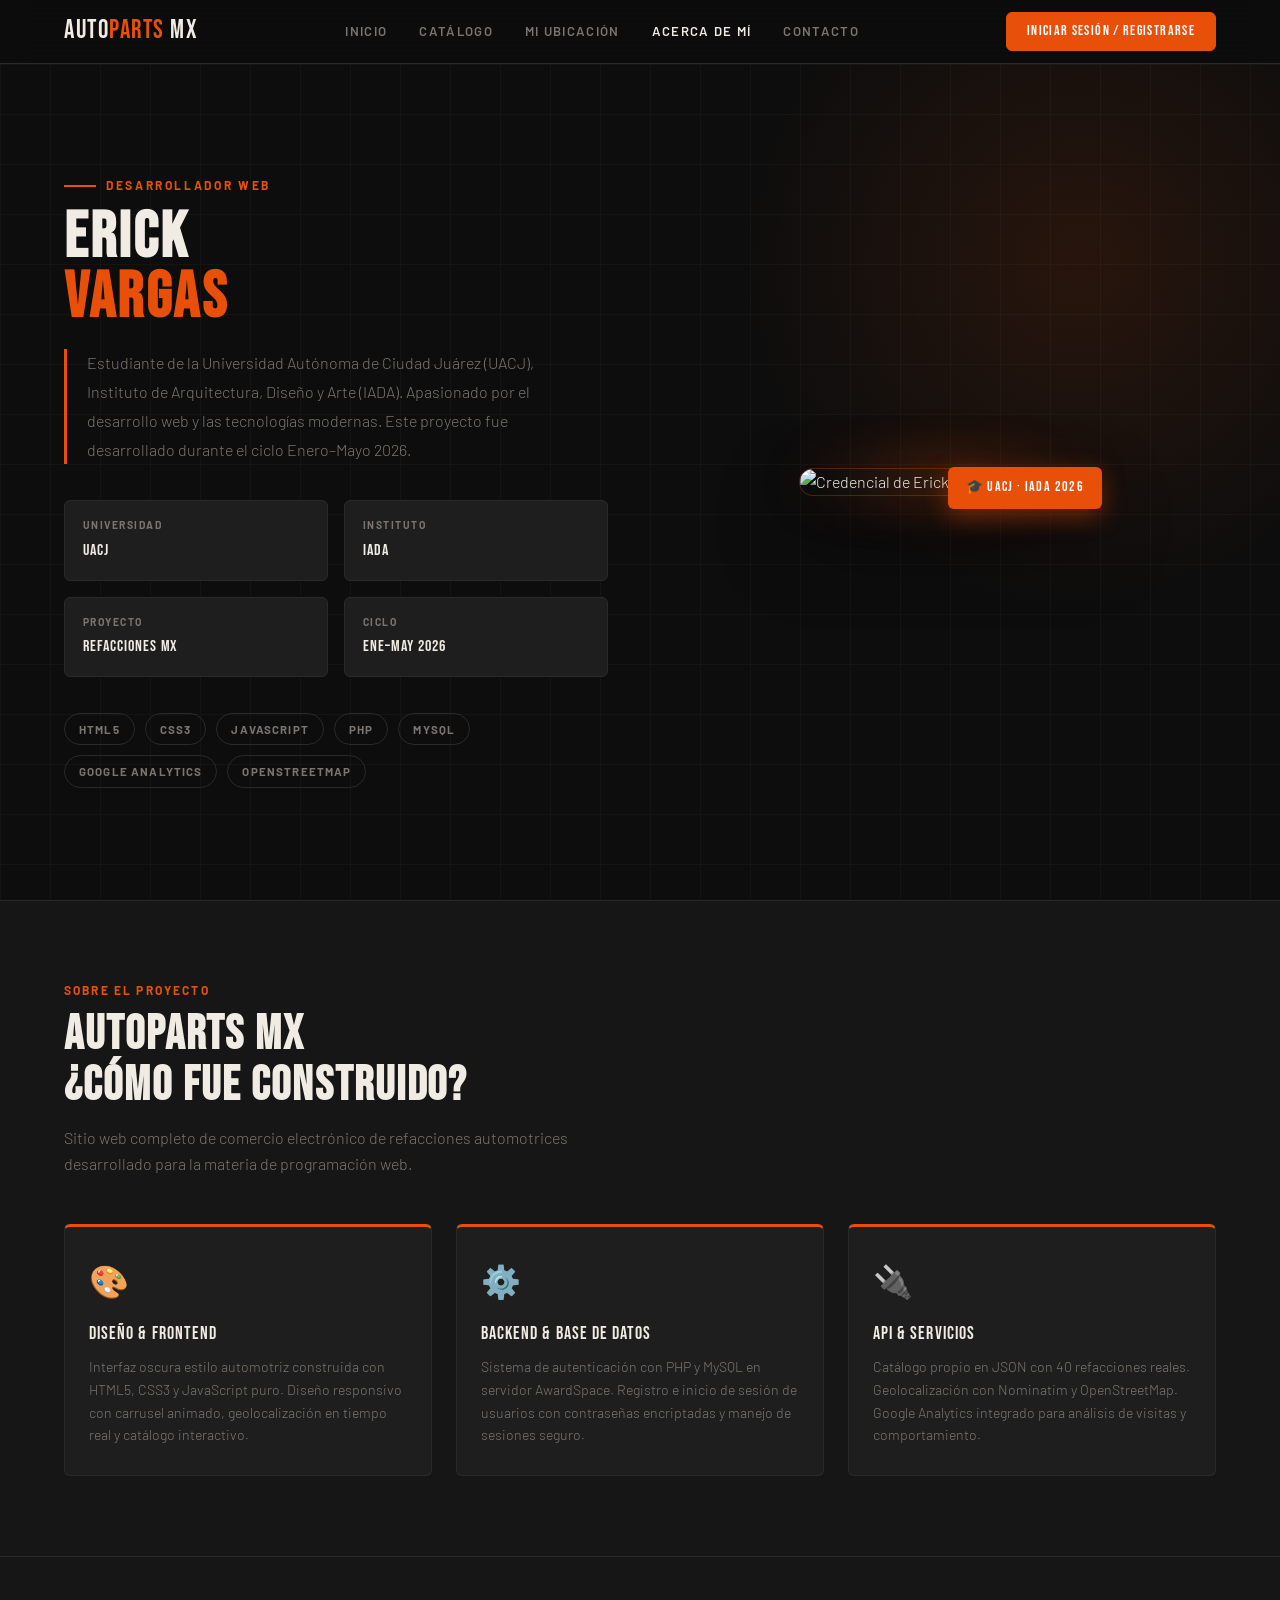
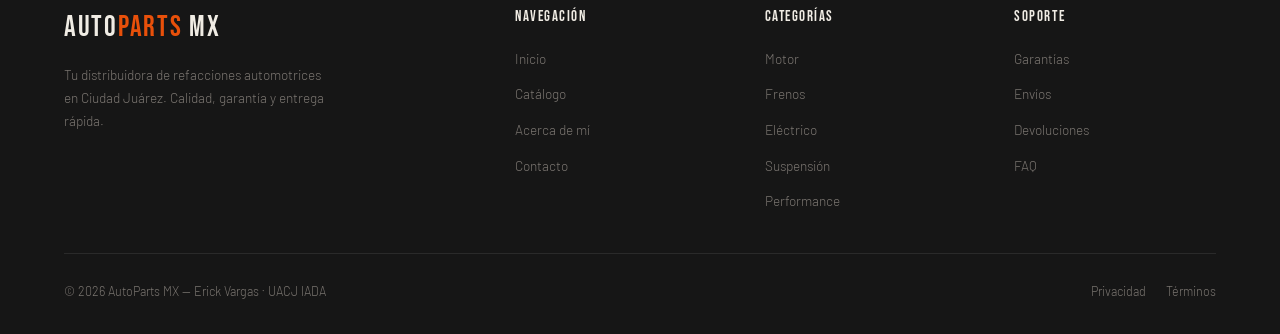
==== acerca.html @ 85361728 "Add files via upload" ====
<!DOCTYPE html>
<html lang="es">
<head>
  <meta charset="UTF-8"/>
  <meta name="viewport" content="width=device-width, initial-scale=1.0"/>
  <title>Acerca de mí — AutoParts MX</title>
  <meta name="description" content="Información sobre el desarrollador del sitio AutoParts MX."/>

  <!-- Google Analytics -->
  <script async src="https://www.googletagmanager.com/gtag/js?id=G-DJBRQTYGZ3"></script>
  <script>
    window.dataLayer = window.dataLayer || [];
    function gtag(){dataLayer.push(arguments);}
    gtag('js', new Date());
    gtag('config', 'G-DJBRQTYGZ3');
  </script>

  <link rel="preconnect" href="https://fonts.googleapis.com"/>
  <link href="https://fonts.googleapis.com/css2?family=Bebas+Neue&family=Barlow:wght@300;400;600;700&display=swap" rel="stylesheet"/>
  <link rel="stylesheet" href="styles.css?v=4"/>

  <style>
    /* ── Estilos exclusivos de Acerca de mí ── */
    .acerca-hero {
      min-height: calc(100vh - 64px);
      background: var(--bg);
      display: flex;
      align-items: center;
      padding: 80px 0;
      position: relative;
      overflow: hidden;
    }

    /* cuadrícula animada de fondo */
    .acerca-hero::before {
      content: '';
      position: absolute; inset: 0;
      background-image:
        linear-gradient(var(--border) 1px, transparent 1px),
        linear-gradient(90deg, var(--border) 1px, transparent 1px);
      background-size: 50px 50px;
      opacity: .25;
      animation: gridPan 25s linear infinite;
      pointer-events: none;
    }

    /* destello naranja esquina */
    .acerca-hero::after {
      content: '';
      position: absolute;
      width: 700px; height: 700px;
      background: radial-gradient(circle, rgba(232,80,10,.12) 0%, transparent 70%);
      top: -150px; right: -150px;
      pointer-events: none;
    }

    .acerca-grid {
      position: relative; z-index: 2;
      display: grid;
      grid-template-columns: 1fr 1fr;
      gap: 64px;
      align-items: center;
    }

    /* ── Panel izquierdo: texto ── */
    .acerca-info {}

    .acerca-rol {
      font-size: .75rem; font-weight: 700;
      letter-spacing: .22em; text-transform: uppercase;
      color: var(--accent); margin-bottom: 12px;
      display: flex; align-items: center; gap: 10px;
    }
    .acerca-rol::before {
      content: '';
      display: inline-block;
      width: 32px; height: 2px;
      background: var(--accent);
    }

    .acerca-nombre {
      font-family: var(--font-disp);
      font-size: clamp(2.8rem, 5vw, 4.5rem);
      letter-spacing: .04em;
      line-height: .95;
      margin-bottom: 20px;
    }
    .acerca-nombre em {
      font-style: normal;
      color: var(--accent);
    }

    .acerca-desc {
      color: var(--muted);
      font-size: 1rem;
      line-height: 1.8;
      max-width: 480px;
      margin-bottom: 36px;
      border-left: 3px solid var(--accent);
      padding-left: 20px;
    }

    /* Datos académicos */
    .acerca-datos {
      display: grid;
      grid-template-columns: 1fr 1fr;
      gap: 16px;
      margin-bottom: 36px;
    }
    .dato-card {
      background: var(--card);
      border: 1px solid var(--border);
      border-radius: var(--radius);
      padding: 16px 18px;
      transition: border-color var(--trans);
    }
    .dato-card:hover { border-color: var(--accent); }
    .dato-label {
      font-size: .65rem; font-weight: 700;
      letter-spacing: .14em; text-transform: uppercase;
      color: var(--muted); margin-bottom: 4px;
    }
    .dato-valor {
      font-family: var(--font-disp);
      font-size: 1rem; letter-spacing: .06em;
      color: var(--text);
    }

    /* Tech stack */
    .tech-strip {
      display: flex; gap: 10px; flex-wrap: wrap;
    }
    .tech-chip {
      font-size: .72rem; font-weight: 700;
      letter-spacing: .1em; text-transform: uppercase;
      padding: 6px 14px;
      border: 1px solid var(--border);
      border-radius: 20px;
      color: var(--muted);
      transition: all var(--trans);
    }
    .tech-chip:hover {
      border-color: var(--accent);
      color: var(--accent);
      background: rgba(232,80,10,.08);
    }

    /* ── Panel derecho: credencial ── */
    .acerca-card-wrap {
      display: flex;
      align-items: center;
      justify-content: center;
    }

    .credencial-frame {
      position: relative;
    }

    /* Glow detrás de la credencial */
    .credencial-frame::before {
      content: '';
      position: absolute;
      inset: -20px;
      background: radial-gradient(circle, rgba(232,80,10,.18) 0%, transparent 70%);
      border-radius: 24px;
      filter: blur(20px);
      z-index: 0;
    }

    .credencial-img {
      position: relative; z-index: 1;
      width: 100%;
      max-width: 340px;
      border-radius: 18px;
      box-shadow:
        0 0 0 1px rgba(232,80,10,.3),
        0 40px 80px rgba(0,0,0,.7),
        0 0 60px rgba(232,80,10,.12);
      transition: transform .4s cubic-bezier(.22,1,.36,1), box-shadow .4s ease;
    }
    .credencial-img:hover {
      transform: translateY(-8px) rotate(1deg);
      box-shadow:
        0 0 0 2px rgba(232,80,10,.5),
        0 60px 100px rgba(0,0,0,.8),
        0 0 80px rgba(232,80,10,.2);
    }

    /* Badge flotante */
    .credencial-badge {
      position: absolute;
      bottom: -14px; right: -14px;
      z-index: 2;
      background: var(--accent);
      color: #fff;
      font-family: var(--font-disp);
      font-size: .85rem;
      letter-spacing: .1em;
      padding: 10px 18px;
      border-radius: var(--radius);
      box-shadow: 0 8px 24px rgba(232,80,10,.4);
      white-space: nowrap;
    }

    /* ── Sección de proyecto ── */
    .proyecto-section {
      background: var(--surface);
      border-top: 1px solid var(--border);
      padding: 80px 0;
    }

    .proyecto-grid {
      display: grid;
      grid-template-columns: repeat(3, 1fr);
      gap: 24px;
      margin-top: 48px;
    }

    .proyecto-card {
      background: var(--card);
      border: 1px solid var(--border);
      border-top: 3px solid var(--accent);
      border-radius: var(--radius);
      padding: 28px 24px;
      transition: transform var(--trans), box-shadow var(--trans);
    }
    .proyecto-card:hover {
      transform: translateY(-4px);
      box-shadow: 0 16px 40px rgba(0,0,0,.4);
    }
    .proyecto-card-icon { font-size: 2rem; margin-bottom: 14px; }
    .proyecto-card-title {
      font-family: var(--font-disp);
      font-size: 1.1rem; letter-spacing: .06em; margin-bottom: 8px;
    }
    .proyecto-card-desc { color: var(--muted); font-size: .88rem; line-height: 1.6; }

    /* Responsive */
    @media(max-width: 900px) {
      .acerca-grid { grid-template-columns: 1fr; gap: 48px; }
      .acerca-card-wrap { order: -1; }
      .credencial-img { max-width: 280px; }
      .proyecto-grid { grid-template-columns: 1fr; }
    }
    @media(max-width: 480px) {
      .acerca-datos { grid-template-columns: 1fr; }
    }
  </style>
</head>
<body>

<!-- ═══════════════ NAVBAR ═══════════════ -->
<nav id="navbar">
  <div class="container nav-inner">
    <button class="hamburger" id="hamburgerBtn" aria-label="Menú" aria-expanded="false">
      <span></span><span></span><span></span>
    </button>

    <a href="index.html" class="nav-logo">AUTO<span>PARTS</span> MX</a>

    <ul class="nav-links">
      <li><a href="index.html">Inicio</a></li>
      <li><a href="catalogo.html">Catálogo</a></li>
      <li><a href="index.html#ubicacion">Mi Ubicación</a></li>
      <li><a href="acerca.html" class="active">Acerca de mí</a></li>
      <li><a href="index.html#contacto">Contacto</a></li>
    </ul>

    <div class="nav-actions">
      <a href="login.html" class="nav-auth-btn" id="navAuthBtn">INICIAR SESIÓN / REGISTRARSE</a>
      <button type="button" class="nav-user-btn" id="navUserBtn" style="display:none"></button>
      <button type="button" class="nav-logout-btn" id="navLogoutBtn" style="display:none">CERRAR SESIÓN</button>
    </div>
  </div>

  </div>
</nav>

<!-- MENÚ MÓVIL DESPLEGABLE -->
<div class="mobile-menu" id="mobileMenu" role="dialog" aria-label="Menú de navegación">
  <ul>
    <li><a href="index.html"            onclick="closeMobileMenu()">Inicio</a></li>
    <li><a href="catalogo.html"         onclick="closeMobileMenu()">Catálogo</a></li>
    <li><a href="index.html#ubicacion"  onclick="closeMobileMenu()">Mi Ubicación</a></li>
    <li><a href="acerca.html" class="active" onclick="closeMobileMenu()">Acerca de mí</a></li>
    <li><a href="index.html#contacto"   onclick="closeMobileMenu()">Contacto</a></li>
  </ul>
  <div class="mobile-menu-actions">
    <a href="login.html" class="nav-auth-btn" id="mobileAuthBtn">INICIAR SESIÓN / REGISTRARSE</a>
    <button type="button" class="nav-user-btn"    id="mobileUserBtn"  style="display:none"></button>
    <button type="button" class="nav-logout-btn"  id="mobileLogoutBtn" style="display:none">CERRAR SESIÓN</button>
  </div>
</div>

<!-- ═══════════════ HERO ═══════════════ -->
<section class="acerca-hero">
  <div class="container">
    <div class="acerca-grid">

      <!-- Info -->
      <div class="acerca-info">
        <div class="acerca-rol">Desarrollador Web</div>

        <h1 class="acerca-nombre">ERICK<br/><em>VARGAS</em></h1>

        <p class="acerca-desc">
          Estudiante de la Universidad Autónoma de Ciudad Juárez (UACJ), Instituto de Arquitectura,
          Diseño y Arte (IADA). Apasionado por el desarrollo web y las tecnologías modernas.
          Este proyecto fue desarrollado durante el ciclo Enero–Mayo 2026.
        </p>

        <div class="acerca-datos">
          <div class="dato-card">
            <div class="dato-label">Universidad</div>
            <div class="dato-valor">UACJ</div>
          </div>
          <div class="dato-card">
            <div class="dato-label">Instituto</div>
            <div class="dato-valor">IADA</div>
          </div>
          <div class="dato-card">
            <div class="dato-label">Proyecto</div>
            <div class="dato-valor">Refacciones MX</div>
          </div>
          <div class="dato-card">
            <div class="dato-label">Ciclo</div>
            <div class="dato-valor">Ene–May 2026</div>
          </div>
        </div>

        <div class="tech-strip">
          <span class="tech-chip">HTML5</span>
          <span class="tech-chip">CSS3</span>
          <span class="tech-chip">JavaScript</span>
          <span class="tech-chip">PHP</span>
          <span class="tech-chip">MySQL</span>
          <span class="tech-chip">Google Analytics</span>
          <span class="tech-chip">OpenStreetMap</span>
        </div>
      </div>

      <!-- Credencial -->
      <div class="acerca-card-wrap">
        <div class="credencial-frame">
          <img
            class="credencial-img"
            src="img/acerca.jpg"
            alt="Credencial de Erick Vargas — UACJ IADA"
          />
          <div class="credencial-badge">🎓 UACJ · IADA 2026</div>
        </div>
      </div>

    </div>
  </div>
</section>

<!-- ═══════════════ SOBRE EL PROYECTO ═══════════════ -->
<section class="proyecto-section">
  <div class="container">
    <p class="section-label">Sobre el proyecto</p>
    <h2 class="section-title">AutoParts MX<br/>¿Cómo fue construido?</h2>
    <p class="section-sub">Sitio web completo de comercio electrónico de refacciones automotrices desarrollado para la materia de programación web.</p>

    <div class="proyecto-grid">
      <div class="proyecto-card">
        <div class="proyecto-card-icon">🎨</div>
        <div class="proyecto-card-title">DISEÑO & FRONTEND</div>
        <div class="proyecto-card-desc">
          Interfaz oscura estilo automotriz construida con HTML5, CSS3 y JavaScript puro.
          Diseño responsivo con carrusel animado, geolocalización en tiempo real y catálogo interactivo.
        </div>
      </div>
      <div class="proyecto-card">
        <div class="proyecto-card-icon">⚙️</div>
        <div class="proyecto-card-title">BACKEND & BASE DE DATOS</div>
        <div class="proyecto-card-desc">
          Sistema de autenticación con PHP y MySQL en servidor AwardSpace.
          Registro e inicio de sesión de usuarios con contraseñas encriptadas y manejo de sesiones seguro.
        </div>
      </div>
      <div class="proyecto-card">
        <div class="proyecto-card-icon">🔌</div>
        <div class="proyecto-card-title">API & SERVICIOS</div>
        <div class="proyecto-card-desc">
          Catálogo propio en JSON con 40 refacciones reales. Geolocalización con Nominatim y
          OpenStreetMap. Google Analytics integrado para análisis de visitas y comportamiento.
        </div>
      </div>
    </div>
  </div>
</section>

<!-- ═══════════════ FOOTER ═══════════════ -->
<footer>
  <div class="container">
    <div class="footer-grid">
      <div>
        <div class="footer-brand-logo">AUTO<span>PARTS</span> MX</div>
        <p class="footer-brand-desc">Tu distribuidora de refacciones automotrices en Ciudad Juárez. Calidad, garantía y entrega rápida.</p>
      </div>
      <div>
        <div class="footer-col-title">NAVEGACIÓN</div>
        <ul class="footer-col-links">
          <li><a href="index.html">Inicio</a></li>
          <li><a href="catalogo.html">Catálogo</a></li>
          <li><a href="acerca.html">Acerca de mí</a></li>
          <li><a href="index.html#contacto">Contacto</a></li>
        </ul>
      </div>
      <div>
        <div class="footer-col-title">CATEGORÍAS</div>
        <ul class="footer-col-links">
          <li><a href="catalogo.html?cat=Motor">Motor</a></li>
          <li><a href="catalogo.html?cat=Frenos">Frenos</a></li>
          <li><a href="catalogo.html?cat=Eléctrico">Eléctrico</a></li>
          <li><a href="catalogo.html?cat=Suspensión">Suspensión</a></li>
          <li><a href="catalogo.html?cat=Performance">Performance</a></li>
        </ul>
      </div>
      <div>
        <div class="footer-col-title">SOPORTE</div>
        <ul class="footer-col-links">
          <li><a href="#">Garantías</a></li>
          <li><a href="#">Envíos</a></li>
          <li><a href="#">Devoluciones</a></li>
          <li><a href="#">FAQ</a></li>
        </ul>
      </div>
    </div>
    <div class="footer-bottom">
      <p class="footer-copy">© 2026 AutoParts MX — Erick Vargas · UACJ IADA</p>
      <div class="footer-legal">
        <a href="#">Privacidad</a>
        <a href="#">Términos</a>
      </div>
    </div>
  </div>
</footer>

<script src="auth.js"></script>

<!-- HAMBURGER MENU -->
<script>
  (function() {
    const btn  = document.getElementById('hamburgerBtn');
    const menu = document.getElementById('mobileMenu');

    function toggleMenu() {
      const isOpen = menu.classList.toggle('open');
      btn.classList.toggle('open', isOpen);
      btn.setAttribute('aria-expanded', isOpen);
      document.body.style.overflow = isOpen ? 'hidden' : '';
    }

    window.closeMobileMenu = function() {
      menu.classList.remove('open');
      btn.classList.remove('open');
      btn.setAttribute('aria-expanded', 'false');
      document.body.style.overflow = '';
    };

    btn.addEventListener('click', toggleMenu);

    function syncAuthMobile() {
      const authBtn   = document.getElementById('navAuthBtn');
      const userBtn   = document.getElementById('navUserBtn');
      const logoutBtn = document.getElementById('navLogoutBtn');
      const mAuthBtn  = document.getElementById('mobileAuthBtn');
      const mUserBtn  = document.getElementById('mobileUserBtn');
      const mLogoutBtn= document.getElementById('mobileLogoutBtn');
      if (!mAuthBtn) return;
      mAuthBtn.style.display = authBtn ? authBtn.style.display : '';
      if (userBtn)   { mUserBtn.style.display = userBtn.style.display; mUserBtn.textContent = userBtn.textContent; }
      if (logoutBtn) { mLogoutBtn.style.display = logoutBtn.style.display; }
      mLogoutBtn.addEventListener('click', function() { logoutBtn && logoutBtn.click(); closeMobileMenu(); });
    }

    document.addEventListener('DOMContentLoaded', syncAuthMobile);

    window.addEventListener('resize', function() {
      if (window.innerWidth > 768) closeMobileMenu();
    });
  })();
</script>

</body>
</html>
---- styles.css ----
/* ════════════════════════════════════════════
   AUTOPARTS MX — style.css  v3.0
════════════════════════════════════════════ */
:root {
  --bg:#0d0d0d; --surface:#161616; --card:#1e1e1e; --border:#2a2a2a;
  --accent:#e8500a; --accent2:#f5a623; --text:#f0ece4; --muted:#7a7570;
  --font-disp:'Bebas Neue',sans-serif; --font-body:'Barlow',sans-serif;
  --radius:6px; --trans:0.3s ease;
}
*,*::before,*::after{box-sizing:border-box;margin:0;padding:0;}
html{scroll-behavior:smooth;}
body{background:var(--bg);color:var(--text);font-family:var(--font-body);font-weight:300;line-height:1.6;min-height:100vh;}
a{color:inherit;text-decoration:none;}
img{display:block;max-width:100%;}
button{cursor:pointer;border:none;background:none;font-family:inherit;}
.container{max-width:1200px;margin:0 auto;padding:0 24px;}
/* ── Botones ── */
.btn-primary{display:inline-block;background:var(--accent);color:#fff;font-family:var(--font-disp);font-size:1rem;letter-spacing:.12em;padding:12px 32px;border-radius:var(--radius);transition:background var(--trans),transform var(--trans);}
.btn-primary:hover{background:#c93d00;transform:translateY(-2px);}
.btn-outline{display:inline-block;background:transparent;color:var(--text);font-family:var(--font-disp);font-size:1rem;letter-spacing:.12em;padding:11px 32px;border-radius:var(--radius);border:1px solid var(--border);transition:border-color var(--trans),color var(--trans),transform var(--trans);}
.btn-outline:hover{border-color:var(--accent);color:var(--accent);transform:translateY(-2px);}
.tag{font-size:.7rem;font-weight:700;letter-spacing:.14em;text-transform:uppercase;background:var(--accent);color:#fff;padding:3px 10px;border-radius:3px;}
section{padding:80px 0;}
.section-label{font-size:.75rem;font-weight:700;letter-spacing:.18em;text-transform:uppercase;color:var(--accent);margin-bottom:10px;}
.section-title{font-family:var(--font-disp);font-size:clamp(2rem,4vw,3rem);letter-spacing:.04em;line-height:1.05;margin-bottom:14px;}
.section-sub{color:var(--muted);max-width:540px;margin-bottom:48px;}
/* ── Navbar ── */
#navbar{position:sticky;top:0;z-index:100;background:rgba(13,13,13,.92);backdrop-filter:blur(14px);border-bottom:1px solid var(--border);height:64px;display:flex;align-items:center;}
.nav-inner{display:flex;align-items:center;justify-content:space-between;width:100%;}
.nav-logo{font-family:var(--font-disp);font-size:1.6rem;letter-spacing:.06em;}
.nav-logo span{color:var(--accent);}
.nav-links{display:flex;gap:32px;list-style:none;font-size:.82rem;font-weight:600;letter-spacing:.1em;text-transform:uppercase;}
.nav-links a{color:var(--muted);transition:color var(--trans);}
.nav-links a:hover,.nav-links a.active{color:var(--text);}
.nav-actions{display:flex;align-items:center;gap:12px;flex-wrap:wrap;justify-content:flex-end;}
.nav-cta{font-family:var(--font-disp);font-size:.85rem;letter-spacing:.1em;background:var(--accent);color:#fff;padding:8px 20px;border-radius:var(--radius);transition:background var(--trans);}
.nav-cta:hover{background:#c93d00;}
.nav-auth-btn,.nav-user-btn,.nav-logout-btn{font-family:var(--font-disp);font-size:.85rem;letter-spacing:.1em;padding:8px 20px;border-radius:var(--radius);border:1px solid var(--border);transition:background var(--trans),border-color var(--trans),color var(--trans),transform var(--trans);display:inline-flex;align-items:center;justify-content:center;}
.nav-auth-btn{background:var(--accent);color:#fff;border-color:var(--accent);}
.nav-auth-btn:hover{background:#c93d00;border-color:#c93d00;transform:translateY(-2px);}
.nav-user-btn{background:var(--card);color:var(--text);cursor:default;}
.nav-logout-btn{background:transparent;color:var(--text);}
.nav-logout-btn:hover{border-color:var(--accent);color:var(--accent);transform:translateY(-2px);}
.nav-actions-catalogo .api-status{order:1;}
/* ── Carrusel ── */
.carousel-section{position:relative;overflow:hidden;background:#0d0d0d;padding:0;}
.carousel-track-wrap{overflow:hidden;width:100%;}
.carousel-track{display:flex;transition:transform .6s cubic-bezier(.4,0,.2,1);}
.carousel-slide{min-width:100%;height:580px;position:relative;overflow:hidden;background:#0d0d0d;}
.slide-1{} .slide-2{} .slide-3{} .slide-4{} .slide-5{}
.slide-img{position:absolute;top:0;left:0;width:100%;height:100%;object-fit:cover;object-position:center;z-index:1;display:block;}
.slide-overlay{position:absolute;top:0;left:0;width:100%;height:100%;z-index:2;background:linear-gradient(90deg,rgba(0,0,0,.85) 0%,rgba(0,0,0,.65) 55%,rgba(0,0,0,.25) 100%);}
.slide-content{position:absolute;top:50%;left:0;transform:translateY(-50%);z-index:10;padding:0 80px;max-width:700px;}
.slide-tag{margin-bottom:16px;}
.slide-title{font-family:var(--font-disp);font-size:clamp(2.8rem,5vw,4.4rem);letter-spacing:.03em;line-height:.95;margin-bottom:18px;}
.slide-title em{font-style:normal;color:var(--accent);}
.slide-desc{color:var(--muted);font-size:1rem;max-width:480px;margin-bottom:28px;line-height:1.7;}
.slide-actions{display:flex;gap:14px;flex-wrap:wrap;}
.slide-bar{position:absolute;bottom:0;left:0;width:100%;height:4px;z-index:10;}
.slide-bar::after{content:'';display:block;height:100%;background:linear-gradient(90deg,var(--accent) 0%,var(--accent2) 100%);width:0;transition:width 1s ease .3s;}
.carousel-slide.active .slide-bar::after{width:100%;}
.carousel-ctrl{position:absolute;top:50%;z-index:10;transform:translateY(-50%);background:rgba(30,30,30,.85);border:1px solid var(--border);color:var(--text);width:48px;height:48px;border-radius:50%;font-size:1.2rem;display:flex;align-items:center;justify-content:center;transition:background var(--trans),border-color var(--trans),transform var(--trans);}
.carousel-ctrl:hover{background:var(--accent);border-color:var(--accent);transform:translateY(-50%) scale(1.1);}
.carousel-ctrl.prev{left:20px;} .carousel-ctrl.next{right:20px;}
.carousel-dots{position:absolute;bottom:20px;left:50%;transform:translateX(-50%);display:flex;gap:8px;z-index:10;}
.dot{width:8px;height:8px;border-radius:50%;background:var(--muted);transition:background var(--trans),transform var(--trans);cursor:pointer;}
.dot.active{background:var(--accent);transform:scale(1.35);}
.carousel-counter{position:absolute;bottom:22px;right:28px;font-family:var(--font-disp);font-size:1rem;letter-spacing:.12em;color:var(--muted);z-index:10;}
.carousel-counter span{color:var(--accent);}
/* ── Stats ── */
.stats-bar{background:var(--accent);padding:20px 0;}
.stats-inner{display:grid;grid-template-columns:repeat(4,1fr);gap:24px;text-align:center;}
.stat-val{font-family:var(--font-disp);font-size:2.4rem;letter-spacing:.04em;color:#fff;line-height:1;}
.stat-lbl{font-size:.75rem;font-weight:700;letter-spacing:.12em;text-transform:uppercase;color:rgba(255,255,255,.7);}
/* ── Categorías (landing) ── */
.cats-grid{display:grid;grid-template-columns:repeat(5,1fr);gap:16px;}
.cat-card{background:var(--card);border:1px solid var(--border);border-radius:var(--radius);padding:28px 16px;text-align:center;cursor:pointer;transition:border-color var(--trans),transform var(--trans),box-shadow var(--trans);display:block;}
.cat-card:hover{border-color:var(--accent);transform:translateY(-6px);box-shadow:0 16px 40px rgba(0,0,0,.4);}
.cat-icon{font-size:2.8rem;margin-bottom:14px;}
.cat-name{font-family:var(--font-disp);font-size:1rem;letter-spacing:.08em;margin-bottom:6px;color:var(--text);}
.cat-count{font-size:.72rem;color:var(--muted);letter-spacing:.08em;}
/* ── Productos destacados (landing) ── */
.featured-grid{display:grid;grid-template-columns:repeat(4,1fr);gap:20px;}
/* ── CTA banner ── */
.cta-banner{background:linear-gradient(135deg,#1a0800 0%,#0d0d0d 50%,#0a0d14 100%);border:1px solid var(--border);border-left:4px solid var(--accent);border-radius:var(--radius);padding:60px 48px;display:flex;align-items:center;justify-content:space-between;gap:32px;flex-wrap:wrap;}
.cta-text h2{font-family:var(--font-disp);font-size:clamp(1.8rem,3vw,2.6rem);letter-spacing:.04em;line-height:1.1;margin-bottom:10px;}
.cta-text h2 em{font-style:normal;color:var(--accent);}
.cta-text p{color:var(--muted);max-width:440px;}
.cta-actions{display:flex;gap:14px;flex-shrink:0;flex-wrap:wrap;}
/* ── Marcas (marquee) ── */
.brands-strip{border-top:1px solid var(--border);border-bottom:1px solid var(--border);padding:28px 0;background:var(--surface);overflow:hidden;}
.brands-track{display:flex;gap:48px;align-items:center;animation:marquee 22s linear infinite;width:max-content;}
.brands-track:hover{animation-play-state:paused;}
.brand-chip{font-family:var(--font-disp);font-size:1.1rem;letter-spacing:.12em;color:var(--muted);white-space:nowrap;transition:color var(--trans);}
.brand-chip:hover{color:var(--accent);}
@keyframes marquee{from{transform:translateX(0);}to{transform:translateX(-50%);}}
/* ── Geo ── */
.geo-section{background:var(--surface);border-top:1px solid var(--border);border-bottom:1px solid var(--border);padding:60px 0;}
.geo-inner{display:grid;grid-template-columns:1fr 1fr;gap:48px;align-items:center;}
.geo-panel{background:var(--card);border:1px solid var(--border);border-top:3px solid var(--accent);border-radius:var(--radius);padding:32px;}
.geo-header{display:flex;align-items:center;gap:14px;margin-bottom:28px;}
.geo-icon{width:48px;height:48px;background:rgba(232,80,10,.12);border:1px solid rgba(232,80,10,.3);border-radius:50%;display:flex;align-items:center;justify-content:center;font-size:1.4rem;flex-shrink:0;}
.geo-header-text h3{font-family:var(--font-disp);font-size:1.3rem;letter-spacing:.06em;line-height:1.1;}
.geo-header-text p{color:var(--muted);font-size:.8rem;letter-spacing:.06em;margin-top:2px;}
.geo-data{display:flex;flex-direction:column;gap:14px;margin-bottom:28px;}
.geo-row{display:flex;align-items:flex-start;gap:12px;padding-bottom:14px;border-bottom:1px solid var(--border);}
.geo-row:last-child{border-bottom:none;padding-bottom:0;}
.geo-row-icon{font-size:1rem;margin-top:2px;color:var(--accent);flex-shrink:0;width:20px;text-align:center;}
.geo-row-label{font-size:.68rem;font-weight:700;letter-spacing:.12em;text-transform:uppercase;color:var(--muted);margin-bottom:2px;}
.geo-row-value{font-size:.95rem;font-weight:600;color:var(--text);}
.geo-row-value.loading{color:var(--muted);font-style:italic;font-weight:300;animation:shimmer 1.5s ease-in-out infinite;}
@keyframes shimmer{0%,100%{opacity:.4}50%{opacity:1}}
.geo-btn{width:100%;background:var(--accent);color:#fff;font-family:var(--font-disp);font-size:1rem;letter-spacing:.14em;padding:13px 24px;border-radius:var(--radius);display:flex;align-items:center;justify-content:center;gap:10px;transition:background var(--trans),transform var(--trans);}
.geo-btn:hover{background:#c93d00;transform:translateY(-2px);}
.geo-btn:disabled{background:var(--border);color:var(--muted);cursor:not-allowed;transform:none;}
.geo-btn-icon{font-size:1.2rem;}
.geo-accuracy{display:inline-flex;align-items:center;gap:6px;font-size:.7rem;font-weight:700;letter-spacing:.1em;text-transform:uppercase;padding:4px 10px;border-radius:20px;margin-top:12px;}
.geo-accuracy.ok{background:rgba(34,197,94,.1);color:#22c55e;border:1px solid rgba(34,197,94,.25);}
.geo-accuracy.med{background:rgba(245,166,35,.1);color:var(--accent2);border:1px solid rgba(245,166,35,.25);}
.geo-accuracy.low{background:rgba(239,68,68,.1);color:#ef4444;border:1px solid rgba(239,68,68,.25);}
.geo-dot{width:6px;height:6px;border-radius:50%;background:currentColor;}
.geo-branches{margin-top:14px;}
.geo-branches-title{font-size:.72rem;font-weight:700;letter-spacing:.12em;text-transform:uppercase;color:var(--muted);margin-bottom:10px;}
.branch-item{display:flex;align-items:center;justify-content:space-between;background:var(--surface);border:1px solid var(--border);border-radius:var(--radius);padding:10px 14px;margin-bottom:8px;transition:border-color var(--trans);}
.branch-item:hover{border-color:var(--accent);}
.branch-name{font-size:.88rem;font-weight:600;}
.branch-dist{font-family:var(--font-disp);font-size:.95rem;color:var(--accent2);letter-spacing:.06em;}
.geo-map-wrap{position:relative;border-radius:var(--radius);overflow:hidden;border:1px solid var(--border);height:420px;background:var(--card);}
.geo-map-wrap iframe{width:100%;height:100%;border:none;filter:grayscale(40%) invert(92%) hue-rotate(180deg) brightness(.85) contrast(1.1);transition:filter var(--trans);}
.geo-map-wrap:hover iframe{filter:grayscale(20%) invert(88%) hue-rotate(180deg) brightness(.9) contrast(1.1);}
.geo-map-placeholder{position:absolute;inset:0;display:flex;flex-direction:column;align-items:center;justify-content:center;gap:12px;background:var(--card);color:var(--muted);}
.geo-map-placeholder-icon{font-size:3.5rem;opacity:.4;}
.geo-map-placeholder-text{font-size:.85rem;letter-spacing:.08em;text-transform:uppercase;text-align:center;max-width:200px;line-height:1.5;}
.geo-live-badge{position:absolute;top:12px;left:12px;z-index:5;display:none;background:rgba(13,13,13,.85);border:1px solid var(--accent);border-radius:4px;padding:5px 10px;font-size:.68rem;font-weight:700;letter-spacing:.1em;text-transform:uppercase;color:var(--accent);backdrop-filter:blur(8px);align-items:center;gap:6px;}
.geo-live-badge.visible{display:flex;}
.geo-live-dot{width:7px;height:7px;border-radius:50%;background:var(--accent);animation:blink 1.2s ease-in-out infinite;}
@keyframes blink{0%,100%{opacity:1}50%{opacity:.3}}
/* ── Features ── */
.features-grid{display:grid;grid-template-columns:repeat(auto-fill,minmax(220px,1fr));gap:24px;}
.feature-card{background:var(--card);border:1px solid var(--border);border-radius:var(--radius);padding:28px 24px;transition:border-color var(--trans);}
.feature-card:hover{border-color:var(--accent);}
.feature-icon{font-size:2rem;margin-bottom:14px;}
.feature-title{font-family:var(--font-disp);font-size:1.1rem;letter-spacing:.06em;margin-bottom:8px;}
.feature-desc{color:var(--muted);font-size:.88rem;line-height:1.6;}
/* ── Catálogo header ── */
.catalog-header{background:var(--surface);border-bottom:1px solid var(--border);padding:48px 0 0;}
.catalog-hero-title{font-family:var(--font-disp);font-size:clamp(2.4rem,5vw,4rem);letter-spacing:.04em;line-height:.95;margin-bottom:12px;}
.catalog-hero-title em{font-style:normal;color:var(--accent);}
.catalog-toolbar{display:flex;gap:12px;align-items:center;flex-wrap:wrap;padding:20px 0;border-top:1px solid var(--border);}
.search-wrap{display:flex;gap:0;flex:1;min-width:240px;max-width:440px;}
.search-input{flex:1;background:var(--card);border:1px solid var(--border);border-right:none;border-radius:var(--radius) 0 0 var(--radius);color:var(--text);font-family:var(--font-body);font-size:.95rem;padding:11px 18px;outline:none;transition:border-color var(--trans);}
.search-input:focus{border-color:var(--accent);}
.search-input::placeholder{color:var(--muted);}
.search-btn{background:var(--accent);color:#fff;font-family:var(--font-disp);letter-spacing:.1em;padding:0 20px;border-radius:0 var(--radius) var(--radius) 0;font-size:.9rem;transition:background var(--trans);border:1px solid var(--accent);}
.search-btn:hover{background:#c93d00;}
.filter-bar{display:flex;gap:8px;flex-wrap:wrap;}
.filter-btn{font-size:.72rem;font-weight:700;letter-spacing:.1em;text-transform:uppercase;padding:8px 16px;border:1px solid var(--border);border-radius:30px;color:var(--muted);transition:all var(--trans);white-space:nowrap;}
.filter-btn:hover,.filter-btn.active{border-color:var(--accent);color:var(--accent);background:rgba(232,80,10,.08);}
.sort-select{background:var(--card);border:1px solid var(--border);border-radius:var(--radius);color:var(--text);font-family:var(--font-body);font-size:.82rem;padding:10px 14px;outline:none;cursor:pointer;margin-left:auto;}
.sort-select:focus{border-color:var(--accent);}
/* ── Grid productos ── */
.products-grid{display:grid;grid-template-columns:repeat(auto-fill,minmax(260px,1fr));gap:20px;}
.product-card{background:var(--card);border:1px solid var(--border);border-radius:var(--radius);overflow:hidden;position:relative;transition:transform var(--trans),border-color var(--trans),box-shadow var(--trans);}
.product-card:hover{transform:translateY(-6px);border-color:var(--accent);box-shadow:0 20px 50px rgba(0,0,0,.4);}
.product-thumb{height:200px;background:var(--surface);display:flex;align-items:center;justify-content:center;font-size:5rem;position:relative;overflow:hidden;}
.product-thumb img{width:100%;height:100%;object-fit:cover;display:block;}
.product-info{padding:16px;}
.product-brand{font-size:.68rem;font-weight:700;letter-spacing:.14em;text-transform:uppercase;color:var(--accent);margin-bottom:4px;}
.product-name{font-size:1rem;font-weight:600;margin-bottom:4px;color:var(--text);line-height:1.3;}
.product-desc{font-size:.78rem;color:var(--muted);margin-bottom:10px;line-height:1.5;display:-webkit-box;-webkit-line-clamp:2;-webkit-box-orient:vertical;overflow:hidden;}
.product-sku{font-size:.7rem;color:var(--muted);letter-spacing:.08em;margin-bottom:12px;}
.product-footer{display:flex;align-items:center;justify-content:space-between;padding-top:12px;border-top:1px solid var(--border);}
.product-price-wrap{display:flex;flex-direction:column;}
.product-price{font-family:var(--font-disp);font-size:1.4rem;color:var(--accent2);}
.product-price-old{font-size:.7rem;color:var(--muted);text-decoration:line-through;}
.product-btn{background:var(--accent);color:#fff;font-size:.7rem;font-weight:700;letter-spacing:.1em;text-transform:uppercase;padding:8px 14px;border-radius:4px;transition:background var(--trans);}
.product-btn:hover{background:#c93d00;}
/* ── Badges ── */
.stock-badge{position:absolute;top:10px;right:10px;z-index:2;font-size:.62rem;font-weight:700;letter-spacing:.1em;text-transform:uppercase;padding:3px 8px;border-radius:3px;}
.in-stock{background:rgba(34,197,94,.18);color:#22c55e;border:1px solid rgba(34,197,94,.3);}
.low-stock{background:rgba(245,166,35,.14);color:var(--accent2);border:1px solid rgba(245,166,35,.3);}
.no-stock{background:rgba(239,68,68,.12);color:#ef4444;border:1px solid rgba(239,68,68,.3);}
.new-badge{position:absolute;top:10px;left:10px;z-index:2;background:var(--accent);color:#fff;font-size:.58rem;font-weight:700;letter-spacing:.12em;text-transform:uppercase;padding:3px 8px;border-radius:3px;}
/* ── Loading ── */
.loading-wrap{display:flex;align-items:center;justify-content:center;height:200px;gap:12px;color:var(--muted);font-size:.85rem;letter-spacing:.1em;text-transform:uppercase;}
.spinner{width:28px;height:28px;border:2px solid var(--border);border-top-color:var(--accent);border-radius:50%;animation:spin .7s linear infinite;}
@keyframes spin{to{transform:rotate(360deg);}}
.api-status{display:inline-flex;align-items:center;gap:6px;font-size:.72rem;font-weight:700;letter-spacing:.1em;text-transform:uppercase;padding:6px 14px;border-radius:30px;}
.api-status.ok{background:rgba(34,197,94,.1);color:#22c55e;border:1px solid rgba(34,197,94,.25);}
.api-status.err{background:rgba(239,68,68,.1);color:#ef4444;border:1px solid rgba(239,68,68,.25);}
.status-dot{width:7px;height:7px;border-radius:50%;background:currentColor;animation:blink 1.4s ease-in-out infinite;}
/* ── Footer ── */
footer{background:var(--surface);border-top:1px solid var(--border);padding:48px 0 32px;}
.footer-grid{display:grid;grid-template-columns:2fr 1fr 1fr 1fr;gap:48px;margin-bottom:40px;}
.footer-brand-logo{font-family:var(--font-disp);font-size:1.8rem;letter-spacing:.06em;margin-bottom:12px;}
.footer-brand-logo span{color:var(--accent);}
.footer-brand-desc{color:var(--muted);font-size:.85rem;line-height:1.7;max-width:260px;}
.footer-col-title{font-family:var(--font-disp);font-size:.95rem;letter-spacing:.1em;margin-bottom:16px;color:var(--text);}
.footer-col-links{list-style:none;display:flex;flex-direction:column;gap:10px;}
.footer-col-links a{color:var(--muted);font-size:.85rem;transition:color var(--trans);}
.footer-col-links a:hover{color:var(--accent);}
.footer-bottom{display:flex;align-items:center;justify-content:space-between;flex-wrap:wrap;gap:12px;padding-top:28px;border-top:1px solid var(--border);}
.footer-copy{color:var(--muted);font-size:.78rem;}
.footer-legal{display:flex;gap:20px;}
.footer-legal a{color:var(--muted);font-size:.78rem;transition:color var(--trans);}
.footer-legal a:hover{color:var(--accent);}
/* ── Animaciones ── */
@keyframes cardIn{from{opacity:0;transform:translateY(30px);}to{opacity:1;transform:none;}}
@keyframes gridPan{from{background-position:0 0;}to{background-position:50px 50px;}}
.fade-in{animation:cardIn .5s ease both;}
/* ── Hamburger Menu ── */
.hamburger{display:none;flex-direction:column;justify-content:center;align-items:center;width:40px;height:40px;gap:5px;background:transparent;border:1px solid var(--border);border-radius:var(--radius);cursor:pointer;flex-shrink:0;transition:border-color var(--trans);}
.hamburger:hover{border-color:var(--accent);}
.hamburger span{display:block;width:20px;height:2px;background:var(--text);border-radius:2px;transition:transform .3s ease,opacity .3s ease;}
.hamburger.open span:nth-child(1){transform:translateY(7px) rotate(45deg);}
.hamburger.open span:nth-child(2){opacity:0;}
.hamburger.open span:nth-child(3){transform:translateY(-7px) rotate(-45deg);}

/* Mobile drawer */
.mobile-menu{display:none;position:fixed;top:60px;left:0;right:0;bottom:0;background:rgba(13,13,13,.97);backdrop-filter:blur(16px);z-index:99;flex-direction:column;padding:32px 24px;gap:0;overflow-y:auto;}
.mobile-menu.open{display:flex;}
.mobile-menu ul{list-style:none;display:flex;flex-direction:column;gap:0;margin-bottom:32px;}
.mobile-menu ul li a{display:block;font-family:var(--font-disp);font-size:1.6rem;letter-spacing:.06em;color:var(--muted);padding:16px 0;border-bottom:1px solid var(--border);transition:color var(--trans),padding-left var(--trans);}
.mobile-menu ul li a:hover,.mobile-menu ul li a.active{color:var(--text);padding-left:8px;}
.mobile-menu ul li a.active{color:var(--accent);}
.mobile-menu-actions{display:flex;flex-direction:column;gap:12px;}
.mobile-menu-actions a,.mobile-menu-actions button{width:100%;justify-content:center;padding:14px 20px;font-size:1rem;text-align:center;}

/* ── Responsive ── */
@media(max-width:1100px){.cats-grid{grid-template-columns:repeat(3,1fr);}.featured-grid{grid-template-columns:repeat(2,1fr);}.footer-grid{grid-template-columns:1fr 1fr;}}
@media(max-width:900px){.geo-inner{grid-template-columns:1fr;}.geo-map-wrap{height:300px;}}
@media(max-width:768px){
  /* Navbar mobile */
  #navbar{height:60px;}
  .nav-links{display:none;}
  .nav-actions{display:none;}
  .hamburger{display:flex;}
  .nav-inner{gap:12px;}
  .nav-logo{font-size:1.25rem;}

  /* Carrusel adaptativo */
  .carousel-slide{height:auto;min-height:0;display:flex;flex-direction:column;background:#0d0d0d;}
  .slide-img{position:relative;width:100%;height:240px;object-fit:cover;object-position:center;z-index:1;flex-shrink:0;}
  .slide-overlay{position:absolute;top:0;left:0;width:100%;height:240px;background:linear-gradient(180deg,rgba(0,0,0,.2) 0%,rgba(0,0,0,.75) 100%);z-index:2;}
  .slide-content{position:relative;top:auto;left:auto;transform:none;padding:20px 20px 32px;max-width:100%;width:100%;z-index:10;background:#0d0d0d;}
  .slide-tag{margin-bottom:10px;}
  .slide-title{font-size:clamp(1.9rem,8vw,2.8rem);}
  .slide-desc{font-size:.88rem;margin-bottom:18px;max-width:100%;}
  .slide-actions{flex-direction:column;gap:10px;}
  .slide-actions .btn-primary,.slide-actions .btn-outline{text-align:center;padding:12px 20px;width:100%;display:block;}
  .carousel-ctrl{width:36px;height:36px;font-size:1rem;top:120px;}
  .carousel-ctrl.prev{left:10px;}
  .carousel-ctrl.next{right:10px;}
  .carousel-dots{bottom:12px;left:50%;transform:translateX(-50%);}
  .carousel-counter{bottom:14px;right:16px;font-size:.85rem;}

  /* Other */
  .stats-inner{grid-template-columns:repeat(2,1fr);}
  .cats-grid{grid-template-columns:repeat(2,1fr);}
  .cta-banner{flex-direction:column;text-align:center;}
  .cta-actions{justify-content:center;}
  .footer-grid{grid-template-columns:1fr;gap:32px;}
}
@media(max-width:480px){
  .slide-img{height:180px;}
  .slide-overlay{height:180px;}
  .slide-content{padding:16px 16px 28px;}
  .slide-title{font-size:clamp(1.7rem,9vw,2.4rem);}
  .carousel-ctrl{top:90px;}
  .stats-inner{grid-template-columns:repeat(2,1fr);}
  .cats-grid{grid-template-columns:repeat(2,1fr);}
  .catalog-toolbar{flex-direction:column;align-items:stretch;}
  .sort-select{margin-left:0;}
}

/* ── Contacto con formulario ── */
.contact-section {
  background: var(--bg);
  border-top: 1px solid var(--border);
}

.contact-header {
  max-width: 620px;
  margin-bottom: 34px;
}

.contact-layout {
  display: grid;
  grid-template-columns: 0.85fr 1.15fr;
  gap: 28px;
  align-items: stretch;
}

.contact-info-panel,
.contact-form {
  background: var(--card);
  border: 1px solid var(--border);
  border-radius: var(--radius);
}

.contact-info-panel {
  padding: 34px 30px;
  border-left: 4px solid var(--accent);
  display: flex;
  flex-direction: column;
  justify-content: center;
}

.contact-kicker {
  display: inline-block;
  color: var(--accent);
  font-size: .72rem;
  font-weight: 700;
  letter-spacing: .18em;
  text-transform: uppercase;
  margin-bottom: 14px;
}

.contact-info-panel h3 {
  font-family: var(--font-disp);
  font-size: clamp(1.8rem, 3vw, 2.6rem);
  letter-spacing: .05em;
  line-height: 1;
  margin-bottom: 16px;
}

.contact-info-panel p {
  color: var(--muted);
  font-size: .95rem;
  line-height: 1.7;
  max-width: 420px;
}

.contact-mini-list {
  margin-top: 30px;
  display: flex;
  flex-direction: column;
  gap: 14px;
}

.contact-mini-item {
  display: flex;
  gap: 14px;
  align-items: flex-start;
  padding: 14px 0;
  border-top: 1px solid var(--border);
}

.contact-mini-item span {
  width: 38px;
  height: 38px;
  background: rgba(232, 80, 10, .12);
  border: 1px solid rgba(232, 80, 10, .28);
  border-radius: 50%;
  display: flex;
  align-items: center;
  justify-content: center;
  flex-shrink: 0;
}

.contact-mini-item strong {
  display: block;
  font-family: var(--font-disp);
  font-size: 1rem;
  letter-spacing: .08em;
  color: var(--text);
  margin-bottom: 2px;
}

.contact-mini-item small {
  color: var(--muted);
  font-size: .82rem;
}

.contact-form {
  padding: 34px 30px;
  transition: border-color var(--trans), box-shadow var(--trans);
}

.contact-form:hover {
  border-color: rgba(232, 80, 10, .65);
  box-shadow: 0 20px 50px rgba(0, 0, 0, .28);
}

.form-row {
  display: grid;
  grid-template-columns: 1fr 1fr;
  gap: 18px;
}

.form-group {
  display: flex;
  flex-direction: column;
  margin-bottom: 20px;
}

.form-group label {
  font-family: var(--font-disp);
  font-size: 1rem;
  letter-spacing: .12em;
  text-transform: uppercase;
  color: var(--text);
  margin-bottom: 9px;
}

.form-group input,
.form-group textarea {
  width: 100%;
  background: var(--surface);
  border: 1px solid var(--border);
  border-radius: var(--radius);
  color: var(--text);
  font-family: var(--font-body);
  font-size: .95rem;
  padding: 14px 16px;
  outline: none;
  transition: border-color var(--trans), box-shadow var(--trans), background var(--trans);
}

.form-group input::placeholder,
.form-group textarea::placeholder {
  color: var(--muted);
}

.form-group input:focus,
.form-group textarea:focus {
  border-color: var(--accent);
  background: #1b1b1b;
  box-shadow: 0 0 0 3px rgba(232, 80, 10, .12);
}

.form-group textarea {
  resize: vertical;
  min-height: 160px;
}

.contact-submit {
  width: 100%;
  background: var(--accent);
  color: #fff;
  font-family: var(--font-disp);
  font-size: 1.1rem;
  letter-spacing: .16em;
  text-transform: uppercase;
  padding: 15px 24px;
  border-radius: var(--radius);
  transition: background var(--trans), transform var(--trans);
}

.contact-submit:hover {
  background: #c93d00;
  transform: translateY(-2px);
}

.contact-note {
  color: var(--muted);
  font-size: .78rem;
  line-height: 1.6;
  margin-top: 14px;
  text-align: center;
}

/* Responsive contacto */
@media(max-width:900px) {
  .contact-layout {
    grid-template-columns: 1fr;
  }

  .contact-info-panel {
    border-left: 1px solid var(--border);
    border-top: 4px solid var(--accent);
  }
}

@media(max-width:640px) {
  .contact-form,
  .contact-info-panel {
    padding: 26px 20px;
  }

  .form-row {
    grid-template-columns: 1fr;
    gap: 0;
  }
}
/* ════════════════════════════════════════════
   CONTACTO — FORMULARIO
════════════════════════════════════════════ */

.contact-section {
  background: var(--bg);
  border-top: 1px solid var(--border);
}

.contact-header {
  max-width: 680px;
  margin-bottom: 42px;
}

.contact-layout {
  display: grid;
  grid-template-columns: 0.9fr 1.1fr;
  gap: 28px;
  align-items: stretch;
}

.contact-info-panel,
.contact-form {
  background: var(--card);
  border: 1px solid var(--border);
  border-radius: var(--radius);
}

.contact-info-panel {
  padding: 36px 32px;
  border-left: 4px solid var(--accent);
}

.contact-kicker {
  display: block;
  font-size: .72rem;
  font-weight: 700;
  letter-spacing: .18em;
  text-transform: uppercase;
  color: var(--accent);
  margin-bottom: 14px;
}

.contact-info-panel h3 {
  font-family: var(--font-disp);
  font-size: clamp(2rem, 3vw, 2.8rem);
  letter-spacing: .05em;
  line-height: .95;
  color: var(--text);
  margin-bottom: 16px;
}

.contact-info-panel p {
  color: var(--muted);
  font-size: .95rem;
  line-height: 1.7;
  max-width: 460px;
}

.contact-mini-list {
  display: flex;
  flex-direction: column;
  gap: 0;
  margin-top: 30px;
}

.contact-mini-item {
  display: flex;
  align-items: flex-start;
  gap: 14px;
  padding: 16px 0;
  border-top: 1px solid var(--border);
}

.contact-mini-icon {
  width: 42px;
  height: 42px;
  background: rgba(232, 80, 10, .12);
  border: 1px solid rgba(232, 80, 10, .32);
  border-radius: 50%;
  display: flex;
  align-items: center;
  justify-content: center;
  flex-shrink: 0;
  font-size: 1.2rem;
}

.contact-mini-item strong {
  display: block;
  font-family: var(--font-disp);
  font-size: 1.05rem;
  letter-spacing: .08em;
  color: var(--text);
  line-height: 1.1;
  margin-bottom: 4px;
}

.contact-mini-item small {
  display: block;
  color: var(--muted);
  font-size: .83rem;
  line-height: 1.5;
}

.contact-form {
  padding: 36px 32px;
  transition: border-color var(--trans), box-shadow var(--trans);
}

.contact-form:hover {
  border-color: rgba(232, 80, 10, .65);
  box-shadow: 0 20px 50px rgba(0, 0, 0, .28);
}

.form-row {
  display: grid;
  grid-template-columns: 1fr 1fr;
  gap: 18px;
}

.form-group {
  display: flex;
  flex-direction: column;
  margin-bottom: 20px;
}

.form-group label {
  display: block;
  font-family: var(--font-disp);
  font-size: 1rem;
  letter-spacing: .12em;
  text-transform: uppercase;
  color: var(--text);
  margin-bottom: 9px;
}

.form-group input,
.form-group textarea {
  width: 100%;
  background: var(--surface);
  border: 1px solid var(--border);
  border-radius: var(--radius);
  color: var(--text);
  font-family: var(--font-body);
  font-size: .95rem;
  font-weight: 400;
  padding: 14px 16px;
  outline: none;
  appearance: none;
  -webkit-appearance: none;
  transition: border-color var(--trans), box-shadow var(--trans), background var(--trans);
}

.form-group input::placeholder,
.form-group textarea::placeholder {
  color: var(--muted);
}

.form-group input:focus,
.form-group textarea:focus {
  border-color: var(--accent);
  background: #1b1b1b;
  box-shadow: 0 0 0 3px rgba(232, 80, 10, .12);
}

.form-group textarea {
  min-height: 170px;
  resize: vertical;
}

.contact-submit {
  width: 100%;
  background: var(--accent);
  color: #fff;
  font-family: var(--font-disp);
  font-size: 1.1rem;
  letter-spacing: .16em;
  text-transform: uppercase;
  padding: 15px 24px;
  border-radius: var(--radius);
  border: 1px solid var(--accent);
  transition: background var(--trans), border-color var(--trans), transform var(--trans);
}

.contact-submit:hover {
  background: #c93d00;
  border-color: #c93d00;
  transform: translateY(-2px);
}

.contact-note {
  color: var(--muted);
  font-size: .78rem;
  line-height: 1.6;
  margin-top: 14px;
  text-align: center;
}

/* Refuerzo para evitar que el navegador use estilos blancos por defecto */
#contacto input,
#contacto textarea {
  background-color: var(--surface) !important;
  color: var(--text) !important;
  border: 1px solid var(--border) !important;
}

#contacto button {
  background-color: var(--accent);
  color: #fff;
}

/* Responsive contacto */
@media(max-width:900px) {
  .contact-layout {
    grid-template-columns: 1fr;
  }

  .contact-info-panel {
    border-left: 1px solid var(--border);
    border-top: 4px solid var(--accent);
  }
}

@media(max-width:640px) {
  .contact-form,
  .contact-info-panel {
    padding: 26px 20px;
  }

  .form-row {
    grid-template-columns: 1fr;
    gap: 0;
  }
}
/* Estado del formulario de contacto */
.contact-status {
  margin-top: 14px;
  text-align: center;
  font-size: .85rem;
  line-height: 1.5;
}

.contact-status.success {
  color: #22c55e;
}

.contact-status.error {
  color: #ef4444;
}

.contact-status.loading {
  color: var(--accent2);
}

.contact-submit:disabled {
  opacity: .65;
  cursor: not-allowed;
  transform: none;
}
/* ════════════════════════════════════════════
   PALETA DE COLORES
════════════════════════════════════════════ */

.color-palette-section {
  background: var(--surface);
  border-top: 1px solid var(--border);
  padding: 60px 0;
}

.palette-header {
  max-width: 620px;
  margin-bottom: 30px;
}

.palette-grid {
  display: grid;
  grid-template-columns: repeat(auto-fit, minmax(140px, 1fr));
  gap: 16px;
}

.palette-card {
  background: var(--card);
  border: 1px solid var(--border);
  border-radius: var(--radius);
  padding: 14px;
  transition: border-color var(--trans), transform var(--trans), box-shadow var(--trans);
}

.palette-card:hover {
  border-color: var(--accent);
  transform: translateY(-4px);
  box-shadow: 0 14px 34px rgba(0, 0, 0, .28);
}

.palette-color {
  width: 100%;
  height: 74px;
  border-radius: var(--radius);
  border: 1px solid rgba(255, 255, 255, .08);
  margin-bottom: 12px;
}

.palette-light {
  border-color: rgba(0, 0, 0, .25);
}

.palette-name {
  font-family: var(--font-disp);
  font-size: .95rem;
  letter-spacing: .08em;
  color: var(--text);
  line-height: 1.1;
  margin-bottom: 4px;
}

.palette-hex {
  color: var(--muted);
  font-size: .78rem;
  letter-spacing: .08em;
  font-weight: 600;
}

@media(max-width:640px) {
  .color-palette-section {
    padding: 44px 0;
  }

  .palette-grid {
    grid-template-columns: repeat(2, 1fr);
  }
}
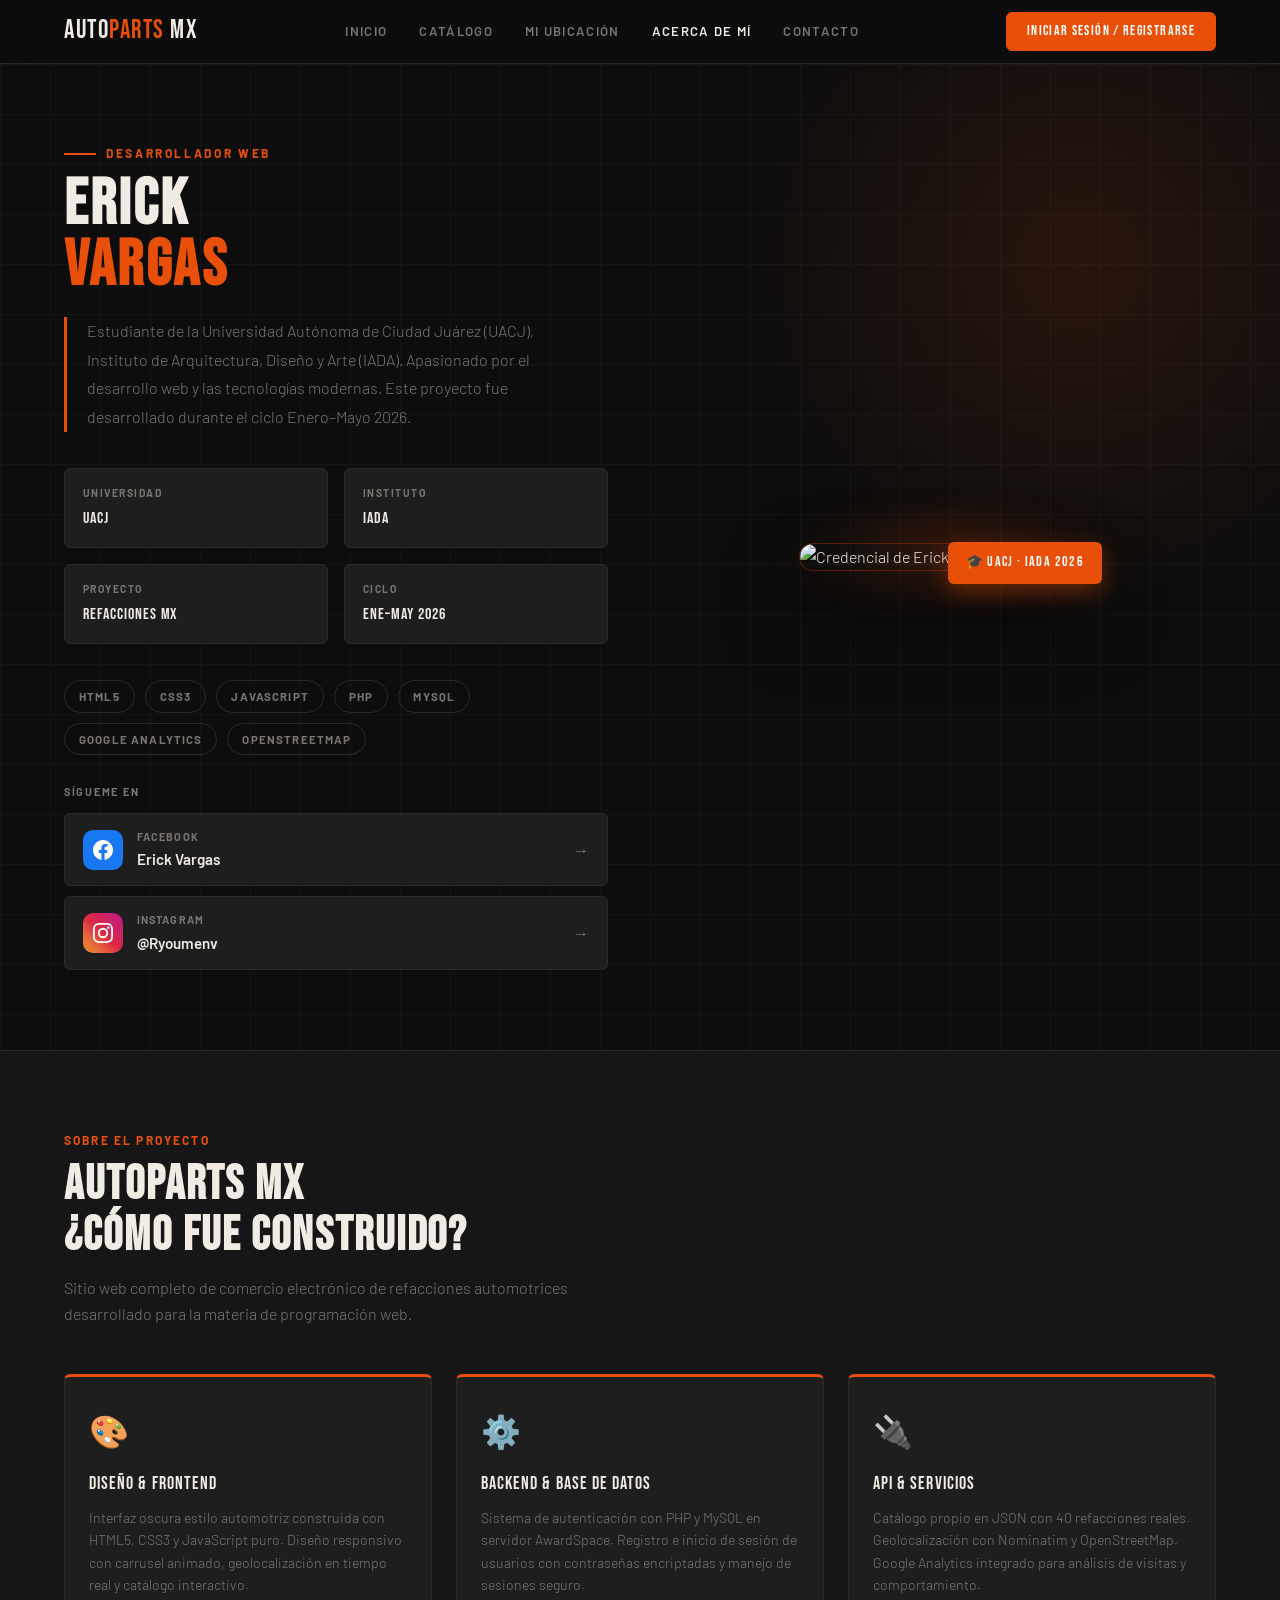
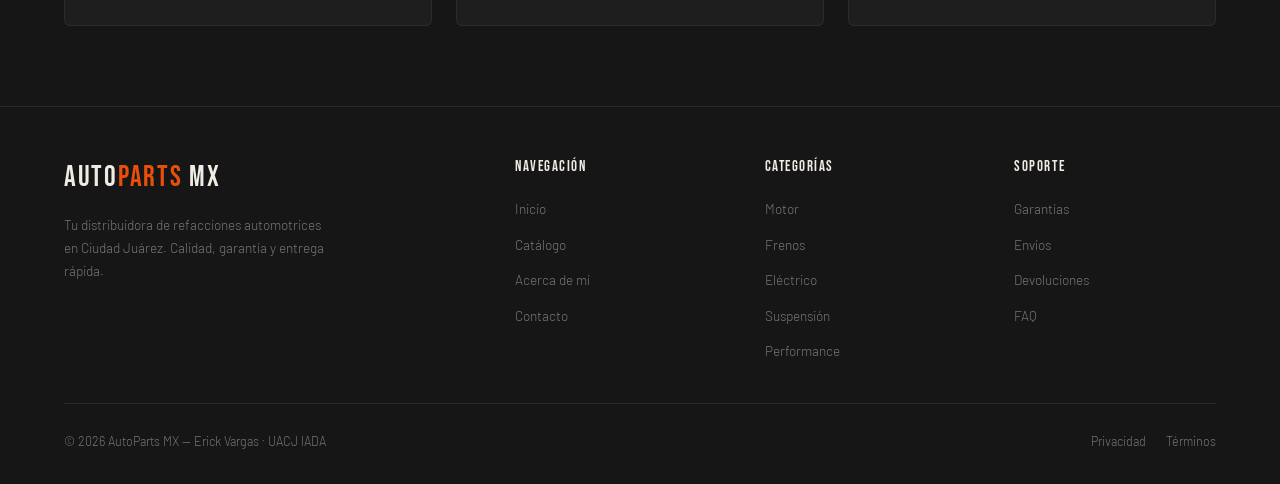
==== commit fa7ff19d: "Add files via upload" ====
--- a/acerca.html
+++ b/acerca.html
@@ -234,6 +234,43 @@
       font-size: 1.1rem; letter-spacing: .06em; margin-bottom: 8px;
     }
     .proyecto-card-desc { color: var(--muted); font-size: .88rem; line-height: 1.6; }
+
+
+    /* ── Redes sociales ── */
+    .social-wrap { margin-top: 28px; }
+    .social-label {
+      font-size: .68rem; font-weight: 700;
+      letter-spacing: .16em; text-transform: uppercase;
+      color: var(--muted); margin-bottom: 12px;
+    }
+    .social-links { display: flex; flex-direction: column; gap: 10px; }
+    .social-card {
+      display: flex; align-items: center; gap: 14px;
+      background: var(--card);
+      border: 1px solid var(--border);
+      border-radius: var(--radius);
+      padding: 14px 18px;
+      text-decoration: none;
+      transition: border-color var(--trans), transform var(--trans), box-shadow var(--trans);
+    }
+    .social-card:hover {
+      transform: translateX(4px);
+      box-shadow: 0 8px 24px rgba(0,0,0,.3);
+    }
+    .social-fb:hover { border-color: #1877f2; }
+    .social-ig:hover { border-color: #e1306c; }
+    .social-icon {
+      width: 40px; height: 40px; border-radius: 10px;
+      display: flex; align-items: center; justify-content: center;
+      flex-shrink: 0;
+    }
+    .social-fb .social-icon { background: #1877f2; color: #fff; }
+    .social-ig .social-icon { background: linear-gradient(45deg,#f09433,#e6683c,#dc2743,#cc2366,#bc1888); color: #fff; }
+    .social-info { flex: 1; }
+    .social-net  { font-size: .68rem; font-weight: 700; letter-spacing: .1em; text-transform: uppercase; color: var(--muted); margin-bottom: 2px; }
+    .social-user { font-size: .95rem; font-weight: 600; color: var(--text); }
+    .social-arrow { color: var(--muted); font-size: 1rem; transition: color var(--trans); }
+    .social-card:hover .social-arrow { color: var(--accent); }
 
     /* Responsive */
     @media(max-width: 900px) {
@@ -337,6 +374,33 @@
           <span class="tech-chip">Google Analytics</span>
           <span class="tech-chip">OpenStreetMap</span>
         </div>
+
+        <!-- Redes Sociales -->
+        <div class="social-wrap">
+          <div class="social-label">Sígueme en</div>
+          <div class="social-links">
+            <a href="https://www.facebook.com/search/top?q=Erick%20Vargas" target="_blank" rel="noopener" class="social-card social-fb">
+              <div class="social-icon">
+                <svg width="20" height="20" viewBox="0 0 24 24" fill="currentColor"><path d="M24 12.073C24 5.405 18.627 0 12 0S0 5.405 0 12.073C0 18.1 4.388 23.094 10.125 24v-8.437H7.078v-3.49h3.047V9.41c0-3.025 1.792-4.697 4.533-4.697 1.312 0 2.686.235 2.686.235v2.97h-1.513c-1.491 0-1.956.93-1.956 1.886v2.269h3.328l-.532 3.49h-2.796V24C19.612 23.094 24 18.1 24 12.073z"/></svg>
+              </div>
+              <div class="social-info">
+                <div class="social-net">Facebook</div>
+                <div class="social-user">Erick Vargas</div>
+              </div>
+              <span class="social-arrow">&rarr;</span>
+            </a>
+            <a href="https://www.instagram.com/Ryoumenv" target="_blank" rel="noopener" class="social-card social-ig">
+              <div class="social-icon">
+                <svg width="20" height="20" viewBox="0 0 24 24" fill="currentColor"><path d="M12 2.163c3.204 0 3.584.012 4.85.07 3.252.148 4.771 1.691 4.919 4.919.058 1.265.069 1.645.069 4.849 0 3.205-.012 3.584-.069 4.849-.149 3.225-1.664 4.771-4.919 4.919-1.266.058-1.644.07-4.85.07-3.204 0-3.584-.012-4.849-.07-3.26-.149-4.771-1.699-4.919-4.92-.058-1.265-.07-1.644-.07-4.849 0-3.204.013-3.583.07-4.849.149-3.227 1.664-4.771 4.919-4.919 1.266-.057 1.645-.069 4.849-.069zM12 0C8.741 0 8.333.014 7.053.072 2.695.272.273 2.69.073 7.052.014 8.333 0 8.741 0 12c0 3.259.014 3.668.072 4.948.2 4.358 2.618 6.78 6.98 6.98C8.333 23.986 8.741 24 12 24c3.259 0 3.668-.014 4.948-.072 4.354-.2 6.782-2.618 6.979-6.98.059-1.28.073-1.689.073-4.948 0-3.259-.014-3.667-.072-4.947-.196-4.354-2.617-6.78-6.979-6.98C15.668.014 15.259 0 12 0zm0 5.838a6.162 6.162 0 100 12.324 6.162 6.162 0 000-12.324zM12 16a4 4 0 110-8 4 4 0 010 8zm6.406-11.845a1.44 1.44 0 100 2.881 1.44 1.44 0 000-2.881z"/></svg>
+              </div>
+              <div class="social-info">
+                <div class="social-net">Instagram</div>
+                <div class="social-user">@Ryoumenv</div>
+              </div>
+              <span class="social-arrow">&rarr;</span>
+            </a>
+          </div>
+        </div>
       </div>
 
       <!-- Credencial -->
